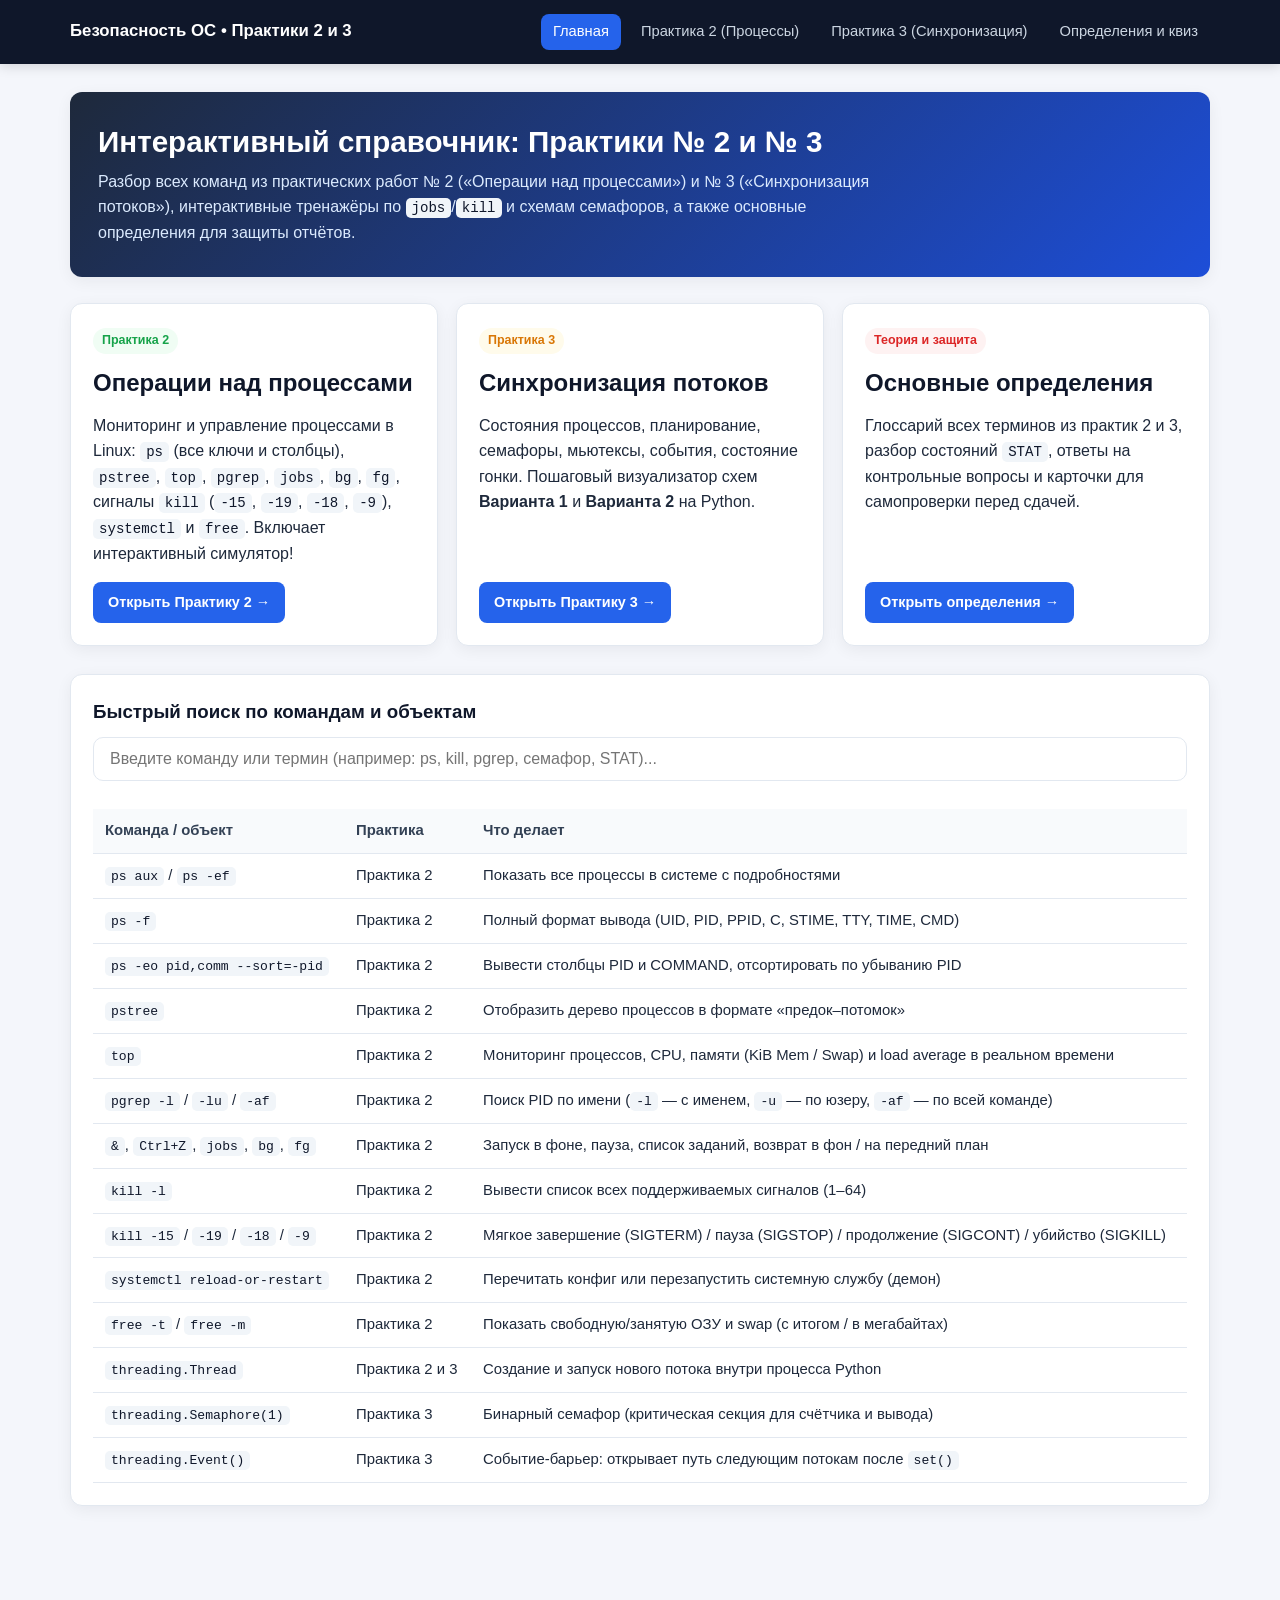
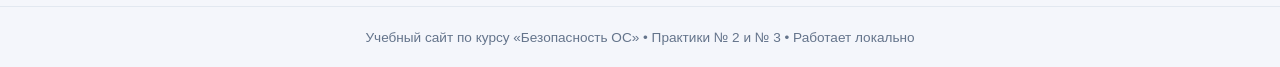
==== index.html @ 0ff90acb "Add files via upload" ====
<!DOCTYPE html>
<html lang="ru">
<head>
  <meta charset="UTF-8" />
  <meta name="viewport" content="width=device-width, initial-scale=1.0" />
  <title>Справочник по ОС — Практики 2 и 3</title>
  <link rel="stylesheet" href="styles.css" />
</head>
<body>
  <header class="topbar">
    <div class="topbar-inner">
      <a class="brand" href="index.html">Безопасность ОС • Практики 2 и 3</a>
      <nav class="nav">
        <a href="index.html">Главная</a>
        <a href="practice2.html">Практика 2 (Процессы)</a>
        <a href="practice3.html">Практика 3 (Синхронизация)</a>
        <a href="definitions.html">Определения и квиз</a>
      </nav>
    </div>
  </header>

  <main class="container">
    <section class="hero">
      <h1>Интерактивный справочник: Практики № 2 и № 3</h1>
      <p>
        Разбор всех команд из практических работ № 2 («Операции над процессами») и № 3 («Синхронизация потоков»),
        интерактивные тренажёры по <code>jobs</code>/<code>kill</code> и схемам семафоров, а также основные определения для защиты отчётов.
      </p>
    </section>

    <section class="grid">
      <article class="card card-link">
        <div>
          <span class="badge badge-green">Практика 2</span>
          <h2>Операции над процессами</h2>
          <p>
            Мониторинг и управление процессами в Linux: <code>ps</code> (все ключи и столбцы),
            <code>pstree</code>, <code>top</code>, <code>pgrep</code>, <code>jobs</code>, <code>bg</code>,
            <code>fg</code>, сигналы <code>kill</code> (<code>-15</code>, <code>-19</code>, <code>-18</code>, <code>-9</code>),
            <code>systemctl</code> и <code>free</code>. Включает интерактивный симулятор!
          </p>
        </div>
        <div style="margin-top: 16px;">
          <a class="btn" href="practice2.html">Открыть Практику 2 →</a>
        </div>
      </article>

      <article class="card card-link">
        <div>
          <span class="badge badge-warn">Практика 3</span>
          <h2>Синхронизация потоков</h2>
          <p>
            Состояния процессов, планирование, семафоры, мьютексы, события, состояние гонки.
            Пошаговый визуализатор схем <strong>Варианта 1</strong> и <strong>Варианта 2</strong> на Python.
          </p>
        </div>
        <div style="margin-top: 16px;">
          <a class="btn" href="practice3.html">Открыть Практику 3 →</a>
        </div>
      </article>

      <article class="card card-link">
        <div>
          <span class="badge badge-danger">Теория и защита</span>
          <h2>Основные определения</h2>
          <p>
            Глоссарий всех терминов из практик 2 и 3, разбор состояний <code>STAT</code>, ответы на контрольные вопросы
            и карточки для самопроверки перед сдачей.
          </p>
        </div>
        <div style="margin-top: 16px;">
          <a class="btn" href="definitions.html">Открыть определения →</a>
        </div>
      </article>
    </section>

    <section class="card">
      <h3>Быстрый поиск по командам и объектам</h3>
      <input id="quickSearch" class="search-box" type="text" placeholder="Введите команду или термин (например: ps, kill, pgrep, семафор, STAT)..." />
      <table id="quickTable">
        <thead>
          <tr>
            <th>Команда / объект</th>
            <th>Практика</th>
            <th>Что делает</th>
          </tr>
        </thead>
        <tbody>
          <tr><td><code>ps aux</code> / <code>ps -ef</code></td><td>Практика 2</td><td>Показать все процессы в системе с подробностями</td></tr>
          <tr><td><code>ps -f</code></td><td>Практика 2</td><td>Полный формат вывода (UID, PID, PPID, C, STIME, TTY, TIME, CMD)</td></tr>
          <tr><td><code>ps -eo pid,comm --sort=-pid</code></td><td>Практика 2</td><td>Вывести столбцы PID и COMMAND, отсортировать по убыванию PID</td></tr>
          <tr><td><code>pstree</code></td><td>Практика 2</td><td>Отобразить дерево процессов в формате «предок–потомок»</td></tr>
          <tr><td><code>top</code></td><td>Практика 2</td><td>Мониторинг процессов, CPU, памяти (KiB Mem / Swap) и load average в реальном времени</td></tr>
          <tr><td><code>pgrep -l</code> / <code>-lu</code> / <code>-af</code></td><td>Практика 2</td><td>Поиск PID по имени (<code>-l</code> — с именем, <code>-u</code> — по юзеру, <code>-af</code> — по всей команде)</td></tr>
          <tr><td><code>&amp;</code>, <code>Ctrl+Z</code>, <code>jobs</code>, <code>bg</code>, <code>fg</code></td><td>Практика 2</td><td>Запуск в фоне, пауза, список заданий, возврат в фон / на передний план</td></tr>
          <tr><td><code>kill -l</code></td><td>Практика 2</td><td>Вывести список всех поддерживаемых сигналов (1–64)</td></tr>
          <tr><td><code>kill -15</code> / <code>-19</code> / <code>-18</code> / <code>-9</code></td><td>Практика 2</td><td>Мягкое завершение (SIGTERM) / пауза (SIGSTOP) / продолжение (SIGCONT) / убийство (SIGKILL)</td></tr>
          <tr><td><code>systemctl reload-or-restart</code></td><td>Практика 2</td><td>Перечитать конфиг или перезапустить системную службу (демон)</td></tr>
          <tr><td><code>free -t</code> / <code>free -m</code></td><td>Практика 2</td><td>Показать свободную/занятую ОЗУ и swap (с итогом / в мегабайтах)</td></tr>
          <tr><td><code>threading.Thread</code></td><td>Практика 2 и 3</td><td>Создание и запуск нового потока внутри процесса Python</td></tr>
          <tr><td><code>threading.Semaphore(1)</code></td><td>Практика 3</td><td>Бинарный семафор (критическая секция для счётчика и вывода)</td></tr>
          <tr><td><code>threading.Event()</code></td><td>Практика 3</td><td>Событие-барьер: открывает путь следующим потокам после <code>set()</code></td></tr>
        </tbody>
      </table>
    </section>
  </main>

  <footer class="footer">
    Учебный сайт по курсу «Безопасность ОС» • Практики № 2 и № 3 • Работает локально
  </footer>

  <script src="app.js"></script>
  <script>
    const input = document.getElementById("quickSearch");
    const rows = document.querySelectorAll("#quickTable tbody tr");
    input.addEventListener("input", () => {
      const q = input.value.trim().toLowerCase();
      rows.forEach((tr) => {
        tr.style.display = tr.textContent.toLowerCase().includes(q) ? "" : "none";
      });
    });
  </script>
</body>
</html>
---- styles.css ----
:root {
  --bg: #f4f6fb;
  --surface: #ffffff;
  --surface-alt: #f8fafc;
  --text: #1e293b;
  --text-muted: #64748b;
  --border: #e2e8f0;
  --primary: #2563eb;
  --primary-dark: #1d4ed8;
  --primary-soft: #eff6ff;
  --accent: #0ea5e9;
  --success: #16a34a;
  --success-soft: #f0fdf4;
  --warn: #d97706;
  --warn-soft: #fffbeb;
  --danger: #dc2626;
  --danger-soft: #fef2f2;
  --code-bg: #0f172a;
  --code-text: #e2e8f0;
  --radius: 12px;
  --shadow: 0 4px 16px rgba(15, 23, 42, 0.06);
}

* {
  box-sizing: border-box;
  margin: 0;
  padding: 0;
}

body {
  font-family: -apple-system, BlinkMacSystemFont, "Segoe UI", Roboto, "Inter", Arial, sans-serif;
  background: var(--bg);
  color: var(--text);
  line-height: 1.6;
}

a {
  color: var(--primary);
  text-decoration: none;
}

a:hover {
  text-decoration: underline;
}

.topbar {
  background: #0f172a;
  color: #f8fafc;
  position: sticky;
  top: 0;
  z-index: 100;
  box-shadow: 0 2px 12px rgba(0, 0, 0, 0.15);
}

.topbar-inner {
  max-width: 1180px;
  margin: 0 auto;
  padding: 14px 20px;
  display: flex;
  flex-wrap: wrap;
  align-items: center;
  justify-content: space-between;
  gap: 12px;
}

.brand {
  font-weight: 700;
  font-size: 1.05rem;
  color: #ffffff;
  display: flex;
  align-items: center;
  gap: 8px;
}

.brand:hover {
  text-decoration: none;
  opacity: 0.9;
}

.nav {
  display: flex;
  flex-wrap: wrap;
  gap: 8px;
}

.nav a {
  color: #cbd5e1;
  padding: 6px 12px;
  border-radius: 8px;
  font-size: 0.92rem;
  font-weight: 500;
  transition: background 0.15s, color 0.15s;
}

.nav a:hover {
  background: rgba(255, 255, 255, 0.1);
  color: #ffffff;
  text-decoration: none;
}

.nav a.active {
  background: var(--primary);
  color: #ffffff;
}

.container {
  max-width: 1180px;
  margin: 0 auto;
  padding: 28px 20px 60px;
}

.hero {
  background: linear-gradient(135deg, #1e293b 0%, #1d4ed8 100%);
  color: #ffffff;
  border-radius: var(--radius);
  padding: 32px 28px;
  margin-bottom: 26px;
  box-shadow: var(--shadow);
}

.hero h1 {
  font-size: 1.85rem;
  margin-bottom: 8px;
  line-height: 1.25;
}

.hero p {
  color: #dbeafe;
  max-width: 780px;
  font-size: 1rem;
}

.grid {
  display: grid;
  grid-template-columns: repeat(auto-fit, minmax(260px, 1fr));
  gap: 18px;
  margin-bottom: 28px;
}

.card {
  background: var(--surface);
  border: 1px solid var(--border);
  border-radius: var(--radius);
  padding: 22px;
  box-shadow: var(--shadow);
}

.card-link {
  display: flex;
  flex-direction: column;
  justify-content: space-between;
  transition: transform 0.15s, border-color 0.15s;
}

.card-link:hover {
  transform: translateY(-2px);
  border-color: var(--primary);
}

.card h2, .card h3 {
  margin-bottom: 10px;
  color: #0f172a;
}

.badge {
  display: inline-block;
  padding: 3px 9px;
  border-radius: 999px;
  font-size: 0.78rem;
  font-weight: 600;
  margin-bottom: 10px;
}

.badge-blue { background: var(--primary-soft); color: var(--primary-dark); }
.badge-green { background: var(--success-soft); color: var(--success); }
.badge-warn { background: var(--warn-soft); color: var(--warn); }
.badge-danger { background: var(--danger-soft); color: var(--danger); }

.btn {
  display: inline-flex;
  align-items: center;
  gap: 6px;
  padding: 8px 14px;
  border-radius: 8px;
  border: 1px solid transparent;
  font-size: 0.9rem;
  font-weight: 600;
  cursor: pointer;
  background: var(--primary);
  color: #ffffff;
  transition: background 0.15s;
}

.btn:hover {
  background: var(--primary-dark);
  text-decoration: none;
}

.btn-outline {
  background: var(--surface);
  color: var(--text);
  border-color: var(--border);
}

.btn-outline:hover {
  background: var(--surface-alt);
}

.btn-sm {
  padding: 5px 10px;
  font-size: 0.82rem;
}

.btn-danger { background: var(--danger); }
.btn-danger:hover { background: #b91c1c; }
.btn-warn { background: var(--warn); }
.btn-warn:hover { background: #b45309; }
.btn-success { background: var(--success); }
.btn-success:hover { background: #15803d; }

.search-box {
  width: 100%;
  padding: 12px 16px;
  border: 1px solid var(--border);
  border-radius: 10px;
  font-size: 1rem;
  background: var(--surface);
  color: var(--text);
  margin-bottom: 18px;
}

.search-box:focus {
  outline: 2px solid var(--primary);
  border-color: transparent;
}

table {
  width: 100%;
  border-collapse: collapse;
  margin-top: 10px;
  font-size: 0.93rem;
}

th, td {
  text-align: left;
  padding: 10px 12px;
  border-bottom: 1px solid var(--border);
  vertical-align: top;
}

th {
  background: var(--surface-alt);
  font-weight: 600;
  color: #334155;
}

code, pre {
  font-family: "Cascadia Code", "Fira Code", Consolas, monospace;
}

code {
  background: #f1f5f9;
  color: #0f172a;
  padding: 2px 6px;
  border-radius: 5px;
  font-size: 0.88em;
}

.terminal {
  background: var(--code-bg);
  color: var(--code-text);
  border-radius: 10px;
  padding: 16px;
  font-family: "Cascadia Code", "Fira Code", Consolas, monospace;
  font-size: 0.88rem;
  line-height: 1.5;
  overflow-x: auto;
  min-height: 140px;
  white-space: pre-wrap;
}

.terminal .prompt { color: #4ade80; }
.terminal .cmd { color: #93c5fd; font-weight: 600; }
.terminal .err { color: #f87171; }
.terminal .info { color: #fde047; }

.controls {
  display: flex;
  flex-wrap: wrap;
  gap: 8px;
  margin: 12px 0;
}

.section-title {
  margin: 26px 0 14px;
  font-size: 1.35rem;
  color: #0f172a;
}

.pill-tabs {
  display: flex;
  flex-wrap: wrap;
  gap: 8px;
  margin-bottom: 16px;
}

.pill-tab {
  padding: 6px 14px;
  border-radius: 999px;
  border: 1px solid var(--border);
  background: var(--surface);
  color: var(--text);
  cursor: pointer;
  font-weight: 600;
  font-size: 0.88rem;
}

.pill-tab.active {
  background: var(--primary);
  color: #ffffff;
  border-color: var(--primary);
}

.flashcard {
  background: var(--surface);
  border: 1px solid var(--border);
  border-radius: var(--radius);
  padding: 18px;
  cursor: pointer;
  transition: border-color 0.15s, box-shadow 0.15s;
}

.flashcard:hover {
  border-color: var(--primary);
  box-shadow: var(--shadow);
}

.flashcard .answer {
  margin-top: 10px;
  padding-top: 10px;
  border-top: 1px dashed var(--border);
  color: #334155;
  display: none;
}

.flashcard.open .answer {
  display: block;
}

.graph-box {
  background: var(--surface-alt);
  border: 1px solid var(--border);
  border-radius: 10px;
  padding: 16px;
  overflow-x: auto;
}

.point-row {
  display: grid;
  grid-template-columns: repeat(auto-fit, minmax(210px, 1fr));
  gap: 12px;
  margin: 14px 0;
}

.point-card {
  border: 2px solid var(--border);
  border-radius: 10px;
  padding: 12px;
  background: var(--surface);
  transition: border-color 0.2s, background 0.2s;
}

.point-card.done {
  border-color: var(--success);
  background: var(--success-soft);
}

.point-card.active {
  border-color: var(--primary);
  background: var(--primary-soft);
}

.thread-chip {
  display: inline-block;
  padding: 2px 8px;
  margin: 2px;
  border-radius: 6px;
  font-size: 0.82rem;
  font-weight: 700;
  background: #e2e8f0;
  color: #1e293b;
}

.thread-chip.passed {
  background: #bbf7d0;
  color: #14532d;
}

.thread-chip.running {
  background: #bfdbfe;
  color: #1e3a8a;
}

.footer {
  text-align: center;
  color: var(--text-muted);
  font-size: 0.85rem;
  padding: 20px;
  border-top: 1px solid var(--border);
  margin-top: 40px;
}
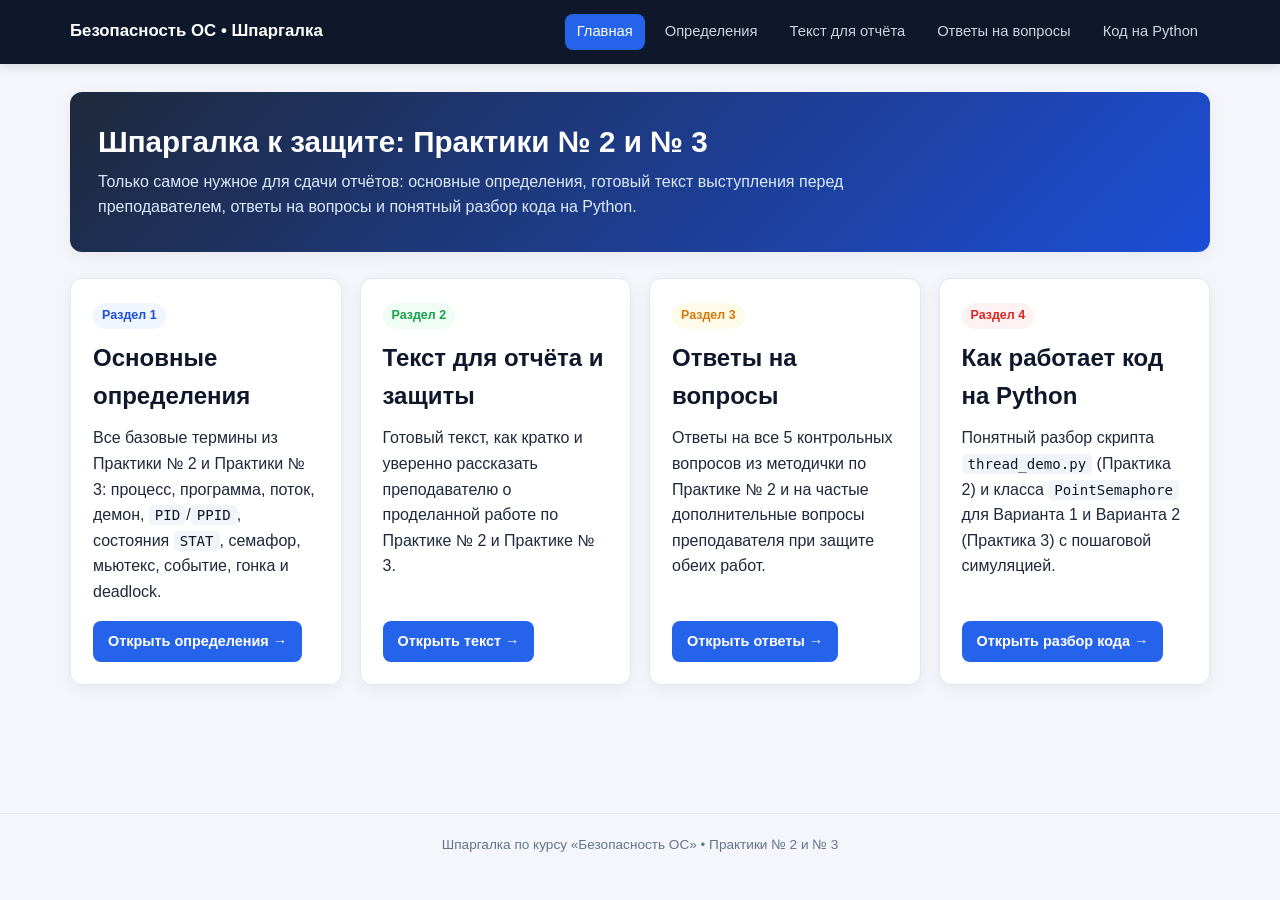
==== commit 800bb20f: "Add files via upload" ====
--- a/index.html
+++ b/index.html
@@ -3,122 +3,95 @@
 <head>
   <meta charset="UTF-8" />
   <meta name="viewport" content="width=device-width, initial-scale=1.0" />
-  <title>Справочник по ОС — Практики 2 и 3</title>
+  <title>Шпаргалка к защите — Практики 2 и 3</title>
   <link rel="stylesheet" href="styles.css" />
 </head>
 <body>
   <header class="topbar">
     <div class="topbar-inner">
-      <a class="brand" href="index.html">Безопасность ОС • Практики 2 и 3</a>
+      <a class="brand" href="index.html">Безопасность ОС • Шпаргалка</a>
       <nav class="nav">
         <a href="index.html">Главная</a>
-        <a href="practice2.html">Практика 2 (Процессы)</a>
-        <a href="practice3.html">Практика 3 (Синхронизация)</a>
-        <a href="definitions.html">Определения и квиз</a>
+        <a href="definitions.html">Определения</a>
+        <a href="speech.html">Текст для отчёта</a>
+        <a href="questions.html">Ответы на вопросы</a>
+        <a href="python-code.html">Код на Python</a>
       </nav>
     </div>
   </header>
 
   <main class="container">
     <section class="hero">
-      <h1>Интерактивный справочник: Практики № 2 и № 3</h1>
+      <h1>Шпаргалка к защите: Практики № 2 и № 3</h1>
       <p>
-        Разбор всех команд из практических работ № 2 («Операции над процессами») и № 3 («Синхронизация потоков»),
-        интерактивные тренажёры по <code>jobs</code>/<code>kill</code> и схемам семафоров, а также основные определения для защиты отчётов.
+        Только самое нужное для сдачи отчётов: основные определения, готовый текст выступления перед преподавателем,
+        ответы на вопросы и понятный разбор кода на Python.
       </p>
     </section>
 
     <section class="grid">
       <article class="card card-link">
         <div>
-          <span class="badge badge-green">Практика 2</span>
-          <h2>Операции над процессами</h2>
-          <p>
-            Мониторинг и управление процессами в Linux: <code>ps</code> (все ключи и столбцы),
-            <code>pstree</code>, <code>top</code>, <code>pgrep</code>, <code>jobs</code>, <code>bg</code>,
-            <code>fg</code>, сигналы <code>kill</code> (<code>-15</code>, <code>-19</code>, <code>-18</code>, <code>-9</code>),
-            <code>systemctl</code> и <code>free</code>. Включает интерактивный симулятор!
-          </p>
-        </div>
-        <div style="margin-top: 16px;">
-          <a class="btn" href="practice2.html">Открыть Практику 2 →</a>
-        </div>
-      </article>
-
-      <article class="card card-link">
-        <div>
-          <span class="badge badge-warn">Практика 3</span>
-          <h2>Синхронизация потоков</h2>
-          <p>
-            Состояния процессов, планирование, семафоры, мьютексы, события, состояние гонки.
-            Пошаговый визуализатор схем <strong>Варианта 1</strong> и <strong>Варианта 2</strong> на Python.
-          </p>
-        </div>
-        <div style="margin-top: 16px;">
-          <a class="btn" href="practice3.html">Открыть Практику 3 →</a>
-        </div>
-      </article>
-
-      <article class="card card-link">
-        <div>
-          <span class="badge badge-danger">Теория и защита</span>
+          <span class="badge badge-blue">Раздел 1</span>
           <h2>Основные определения</h2>
           <p>
-            Глоссарий всех терминов из практик 2 и 3, разбор состояний <code>STAT</code>, ответы на контрольные вопросы
-            и карточки для самопроверки перед сдачей.
+            Все базовые термины из Практики № 2 и Практики № 3: процесс, программа, поток, демон,
+            <code>PID</code>/<code>PPID</code>, состояния <code>STAT</code>, семафор, мьютекс, событие, гонка и deadlock.
           </p>
         </div>
         <div style="margin-top: 16px;">
           <a class="btn" href="definitions.html">Открыть определения →</a>
         </div>
       </article>
-    </section>
 
-    <section class="card">
-      <h3>Быстрый поиск по командам и объектам</h3>
-      <input id="quickSearch" class="search-box" type="text" placeholder="Введите команду или термин (например: ps, kill, pgrep, семафор, STAT)..." />
-      <table id="quickTable">
-        <thead>
-          <tr>
-            <th>Команда / объект</th>
-            <th>Практика</th>
-            <th>Что делает</th>
-          </tr>
-        </thead>
-        <tbody>
-          <tr><td><code>ps aux</code> / <code>ps -ef</code></td><td>Практика 2</td><td>Показать все процессы в системе с подробностями</td></tr>
-          <tr><td><code>ps -f</code></td><td>Практика 2</td><td>Полный формат вывода (UID, PID, PPID, C, STIME, TTY, TIME, CMD)</td></tr>
-          <tr><td><code>ps -eo pid,comm --sort=-pid</code></td><td>Практика 2</td><td>Вывести столбцы PID и COMMAND, отсортировать по убыванию PID</td></tr>
-          <tr><td><code>pstree</code></td><td>Практика 2</td><td>Отобразить дерево процессов в формате «предок–потомок»</td></tr>
-          <tr><td><code>top</code></td><td>Практика 2</td><td>Мониторинг процессов, CPU, памяти (KiB Mem / Swap) и load average в реальном времени</td></tr>
-          <tr><td><code>pgrep -l</code> / <code>-lu</code> / <code>-af</code></td><td>Практика 2</td><td>Поиск PID по имени (<code>-l</code> — с именем, <code>-u</code> — по юзеру, <code>-af</code> — по всей команде)</td></tr>
-          <tr><td><code>&amp;</code>, <code>Ctrl+Z</code>, <code>jobs</code>, <code>bg</code>, <code>fg</code></td><td>Практика 2</td><td>Запуск в фоне, пауза, список заданий, возврат в фон / на передний план</td></tr>
-          <tr><td><code>kill -l</code></td><td>Практика 2</td><td>Вывести список всех поддерживаемых сигналов (1–64)</td></tr>
-          <tr><td><code>kill -15</code> / <code>-19</code> / <code>-18</code> / <code>-9</code></td><td>Практика 2</td><td>Мягкое завершение (SIGTERM) / пауза (SIGSTOP) / продолжение (SIGCONT) / убийство (SIGKILL)</td></tr>
-          <tr><td><code>systemctl reload-or-restart</code></td><td>Практика 2</td><td>Перечитать конфиг или перезапустить системную службу (демон)</td></tr>
-          <tr><td><code>free -t</code> / <code>free -m</code></td><td>Практика 2</td><td>Показать свободную/занятую ОЗУ и swap (с итогом / в мегабайтах)</td></tr>
-          <tr><td><code>threading.Thread</code></td><td>Практика 2 и 3</td><td>Создание и запуск нового потока внутри процесса Python</td></tr>
-          <tr><td><code>threading.Semaphore(1)</code></td><td>Практика 3</td><td>Бинарный семафор (критическая секция для счётчика и вывода)</td></tr>
-          <tr><td><code>threading.Event()</code></td><td>Практика 3</td><td>Событие-барьер: открывает путь следующим потокам после <code>set()</code></td></tr>
-        </tbody>
-      </table>
+      <article class="card card-link">
+        <div>
+          <span class="badge badge-green">Раздел 2</span>
+          <h2>Текст для отчёта и защиты</h2>
+          <p>
+            Готовый текст, как кратко и уверенно рассказать преподавателю о проделанной работе
+            по Практике № 2 и Практике № 3.
+          </p>
+        </div>
+        <div style="margin-top: 16px;">
+          <a class="btn" href="speech.html">Открыть текст →</a>
+        </div>
+      </article>
+
+      <article class="card card-link">
+        <div>
+          <span class="badge badge-warn">Раздел 3</span>
+          <h2>Ответы на вопросы</h2>
+          <p>
+            Ответы на все 5 контрольных вопросов из методички по Практике № 2 и на частые дополнительные
+            вопросы преподавателя при защите обеих работ.
+          </p>
+        </div>
+        <div style="margin-top: 16px;">
+          <a class="btn" href="questions.html">Открыть ответы →</a>
+        </div>
+      </article>
+
+      <article class="card card-link">
+        <div>
+          <span class="badge badge-danger">Раздел 4</span>
+          <h2>Как работает код на Python</h2>
+          <p>
+            Понятный разбор скрипта <code>thread_demo.py</code> (Практика 2) и класса <code>PointSemaphore</code>
+            для Варианта 1 и Варианта 2 (Практика 3) с пошаговой симуляцией.
+          </p>
+        </div>
+        <div style="margin-top: 16px;">
+          <a class="btn" href="python-code.html">Открыть разбор кода →</a>
+        </div>
+      </article>
     </section>
   </main>
 
   <footer class="footer">
-    Учебный сайт по курсу «Безопасность ОС» • Практики № 2 и № 3 • Работает локально
+    Шпаргалка по курсу «Безопасность ОС» • Практики № 2 и № 3
   </footer>
 
   <script src="app.js"></script>
-  <script>
-    const input = document.getElementById("quickSearch");
-    const rows = document.querySelectorAll("#quickTable tbody tr");
-    input.addEventListener("input", () => {
-      const q = input.value.trim().toLowerCase();
-      rows.forEach((tr) => {
-        tr.style.display = tr.textContent.toLowerCase().includes(q) ? "" : "none";
-      });
-    });
-  </script>
 </body>
 </html>
